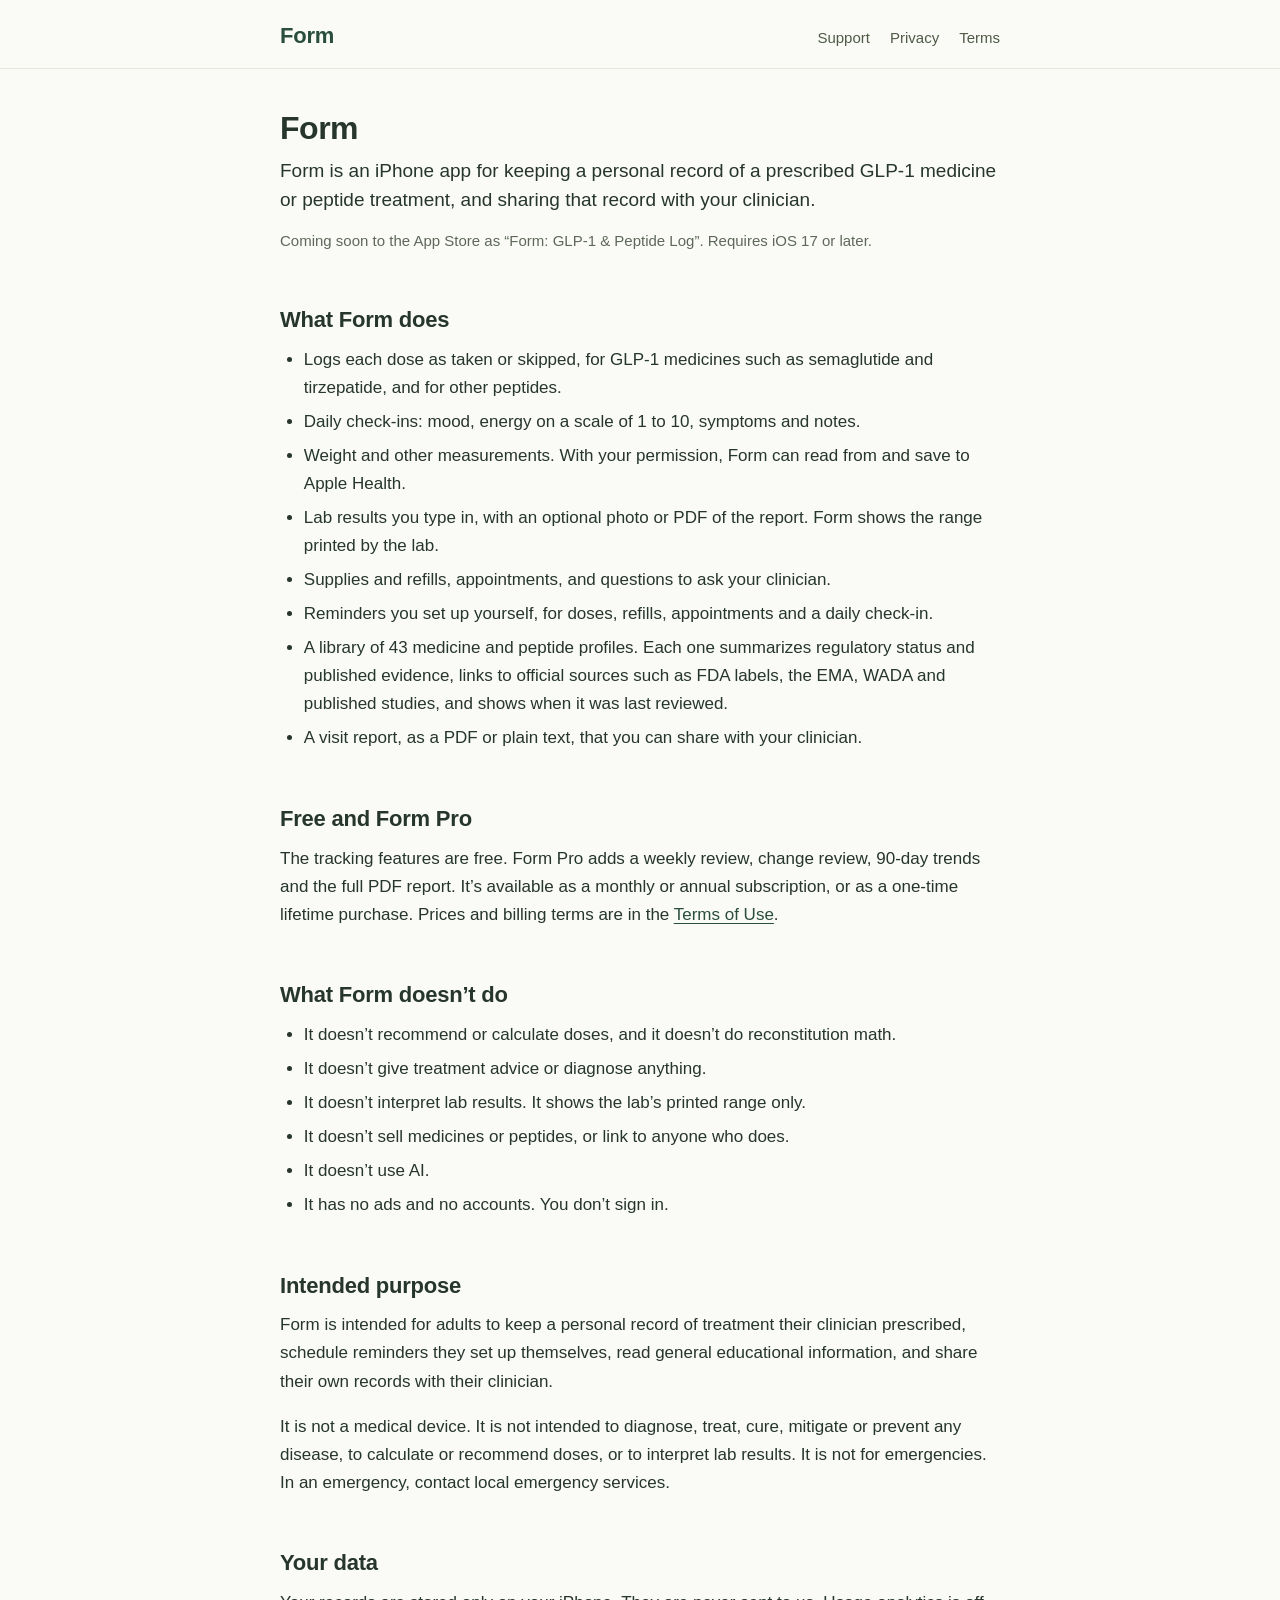
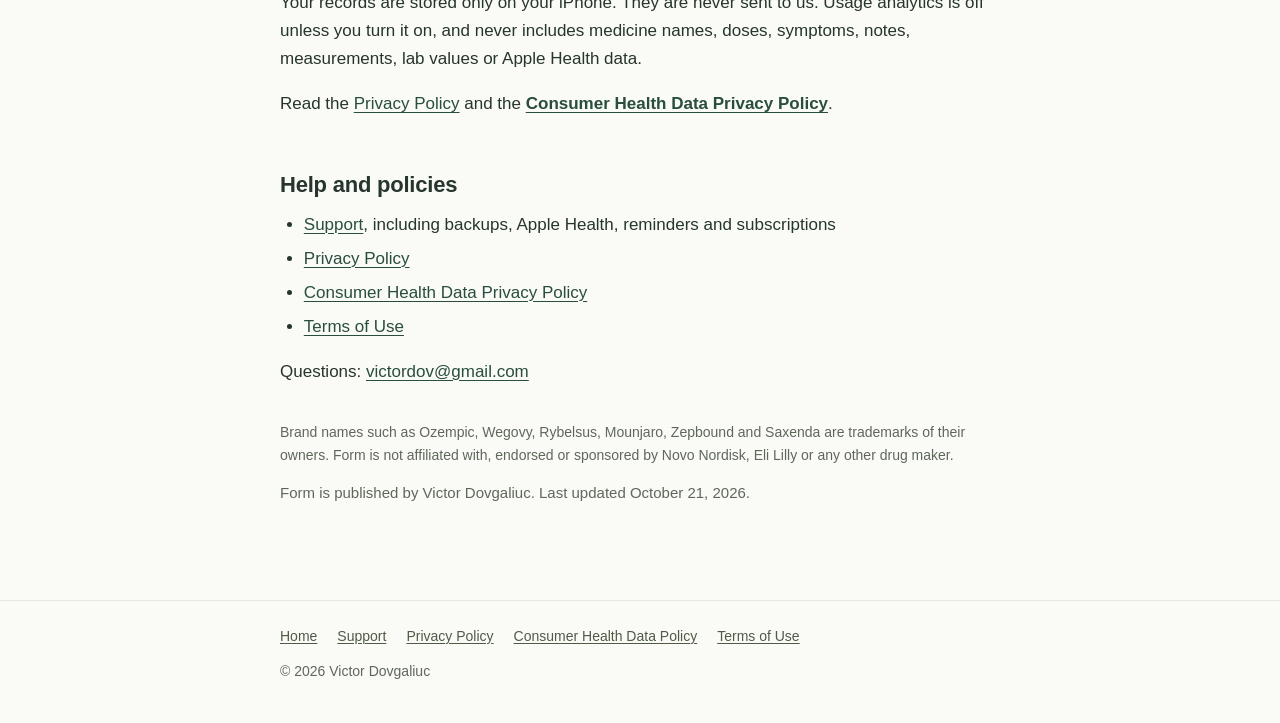
==== index.html @ 5548ab2d "Support, privacy, health data and terms pages for Form Co-Authored-By: Claude Opus 5.5 <noreply@anth" ====
<!doctype html>
<html lang="en">
<head>
<meta charset="utf-8">
<meta name="viewport" content="width=device-width, initial-scale=1">
<title>Form: GLP-1 &amp; Peptide Log</title>
<meta name="description" content="Form is an iPhone app for keeping a personal record of a prescribed GLP-1 medicine or peptide treatment and sharing it with your clinician.">
<meta name="color-scheme" content="light dark">
<link rel="icon" href="data:,">
<link rel="stylesheet" href="style.css">
</head>
<body>
<a class="skip" href="#main">Skip to content</a>
<header class="site-header">
  <div class="wrap">
    <a class="wordmark" href="./" aria-current="page">Form</a>
    <nav class="site-nav" aria-label="Main">
      <ul>
        <li><a href="support/">Support</a></li>
        <li><a href="privacy/">Privacy</a></li>
        <li><a href="terms/">Terms</a></li>
      </ul>
    </nav>
  </div>
</header>

<main id="main" class="wrap">
  <h1>Form</h1>
  <p class="lede">Form is an iPhone app for keeping a personal record of a prescribed GLP-1 medicine or peptide treatment, and sharing that record with your clinician.</p>
  <p class="meta">Coming soon to the App Store as “Form: GLP-1 &amp; Peptide Log”. Requires iOS 17 or later.</p>

  <h2 id="what-form-does">What Form does</h2>
  <ul>
    <li>Logs each dose as taken or skipped, for GLP-1 medicines such as semaglutide and tirzepatide, and for other peptides.</li>
    <li>Daily check-ins: mood, energy on a scale of 1 to 10, symptoms and notes.</li>
    <li>Weight and other measurements. With your permission, Form can read from and save to Apple Health.</li>
    <li>Lab results you type in, with an optional photo or PDF of the report. Form shows the range printed by the lab.</li>
    <li>Supplies and refills, appointments, and questions to ask your clinician.</li>
    <li>Reminders you set up yourself, for doses, refills, appointments and a daily check-in.</li>
    <li>A library of 43 medicine and peptide profiles. Each one summarizes regulatory status and published evidence, links to official sources such as FDA labels, the EMA, WADA and published studies, and shows when it was last reviewed.</li>
    <li>A visit report, as a PDF or plain text, that you can share with your clinician.</li>
  </ul>

  <h2 id="free-and-pro">Free and Form Pro</h2>
  <p>The tracking features are free. Form Pro adds a weekly review, change review, 90-day trends and the full PDF report. It’s available as a monthly or annual subscription, or as a one-time lifetime purchase. Prices and billing terms are in the <a href="terms/#subscriptions">Terms of Use</a>.</p>

  <h2 id="what-form-doesnt-do">What Form doesn’t do</h2>
  <ul>
    <li>It doesn’t recommend or calculate doses, and it doesn’t do reconstitution math.</li>
    <li>It doesn’t give treatment advice or diagnose anything.</li>
    <li>It doesn’t interpret lab results. It shows the lab’s printed range only.</li>
    <li>It doesn’t sell medicines or peptides, or link to anyone who does.</li>
    <li>It doesn’t use AI.</li>
    <li>It has no ads and no accounts. You don’t sign in.</li>
  </ul>

  <h2 id="intended-purpose">Intended purpose</h2>
  <p>Form is intended for adults to keep a personal record of treatment their clinician prescribed, schedule reminders they set up themselves, read general educational information, and share their own records with their clinician.</p>
  <p>It is not a medical device. It is not intended to diagnose, treat, cure, mitigate or prevent any disease, to calculate or recommend doses, or to interpret lab results. It is not for emergencies. In an emergency, contact local emergency services.</p>

  <h2 id="your-data">Your data</h2>
  <p>Your records are stored only on your iPhone. They are never sent to us. Usage analytics is off unless you turn it on, and never includes medicine names, doses, symptoms, notes, measurements, lab values or Apple Health data.</p>
  <p>Read the <a href="privacy/">Privacy Policy</a> and the <a href="health-data/"><strong>Consumer Health Data Privacy Policy</strong></a>.</p>

  <h2 id="help-and-policies">Help and policies</h2>
  <ul>
    <li><a href="support/">Support</a>, including backups, Apple Health, reminders and subscriptions</li>
    <li><a href="privacy/">Privacy Policy</a></li>
    <li><a href="health-data/">Consumer Health Data Privacy Policy</a></li>
    <li><a href="terms/">Terms of Use</a></li>
  </ul>
  <p>Questions: <a href="mailto:victordov@gmail.com">victordov@gmail.com</a></p>

  <p class="fine">Brand names such as Ozempic, Wegovy, Rybelsus, Mounjaro, Zepbound and Saxenda are trademarks of their owners. Form is not affiliated with, endorsed or sponsored by Novo Nordisk, Eli Lilly or any other drug maker.</p>
  <p class="meta">Form is published by Victor Dovgaliuc. Last updated October 21, 2026.</p>
</main>

<footer class="site-footer">
  <div class="wrap">
    <nav aria-label="Footer">
      <ul>
        <li><a href="./">Home</a></li>
        <li><a href="support/">Support</a></li>
        <li><a href="privacy/">Privacy Policy</a></li>
        <li><a href="health-data/">Consumer Health Data Policy</a></li>
        <li><a href="terms/">Terms of Use</a></li>
      </ul>
    </nav>
    <p>© 2026 Victor Dovgaliuc</p>
  </div>
</footer>
</body>
</html>
---- style.css ----
/* Form website. Plain CSS, no build step. */

:root {
  color-scheme: light dark;

  /* Brand tokens */
  --ink: #26352D;
  --text2: #4F5A47;
  --muted: #5F675B;
  --forest: #294D3E;
  --lime: #D9EE94;
  --paper: #FAFBF6;
  --line: #E5E8DF;

  /* Roles */
  --bg: var(--paper);
  --text: var(--ink);
  --surface: #F2F5EB;
  --link: var(--forest);
  --wordmark: var(--forest);
  --accent: var(--lime);
  --focus: var(--forest);

  --measure: 720px;
  --gutter: 20px;
}

@media (prefers-color-scheme: dark) {
  :root {
    --bg: #141A16;
    --text: #E7ECE3;
    --text2: #C5CDBF;
    --muted: #A3AC9E;
    --line: #2B352E;
    --surface: #1B231E;
    --link: #B7D06B;
    --wordmark: #B7D06B;
    --accent: #8DA352;
    --focus: #B7D06B;
  }
}

*,
*::before,
*::after {
  box-sizing: border-box;
}

html {
  -webkit-text-size-adjust: 100%;
  text-size-adjust: 100%;
}

body {
  margin: 0;
  background: var(--bg);
  color: var(--text);
  font-family: -apple-system, BlinkMacSystemFont, "Segoe UI", sans-serif;
  font-size: 1.0625rem;
  line-height: 1.65;
  overflow-wrap: break-word;
}

.wrap {
  max-width: calc(var(--measure) + 2 * var(--gutter));
  margin: 0 auto;
  padding-left: var(--gutter);
  padding-right: var(--gutter);
}

@media (max-width: 480px) {
  :root {
    --gutter: 16px;
  }
}

/* Skip link */

.skip {
  position: absolute;
  left: 8px;
  top: -48px;
  padding: 8px 12px;
  background: var(--bg);
  color: var(--link);
  border: 1px solid var(--line);
  border-radius: 4px;
  z-index: 10;
}

.skip:focus {
  top: 8px;
}

/* Header */

.site-header {
  border-bottom: 1px solid var(--line);
}

.site-header .wrap {
  display: flex;
  flex-wrap: wrap;
  align-items: baseline;
  justify-content: space-between;
  gap: 4px 24px;
  padding-top: 18px;
  padding-bottom: 14px;
}

.wordmark {
  font-size: 1.375rem;
  font-weight: 700;
  letter-spacing: -0.01em;
  color: var(--wordmark);
  text-decoration: none;
}

.site-nav ul {
  list-style: none;
  margin: 0;
  padding: 0;
  display: flex;
  flex-wrap: wrap;
  gap: 4px 20px;
}

.site-nav li + li {
  margin-top: 0;
}

.site-nav a {
  color: var(--text2);
  text-decoration: none;
  font-size: 0.9375rem;
}

.site-nav a:hover {
  color: var(--link);
  text-decoration: underline;
}

.site-nav a[aria-current="page"] {
  color: var(--text);
  font-weight: 600;
}

/* Content */

main {
  padding-top: 40px;
  padding-bottom: 64px;
}

h1,
h2,
h3 {
  color: var(--text);
  text-wrap: balance;
}

h1 {
  font-size: 2rem;
  line-height: 1.2;
  letter-spacing: -0.015em;
  margin: 0 0 8px;
}

h2 {
  font-size: 1.375rem;
  line-height: 1.3;
  letter-spacing: -0.01em;
  margin: 2.4em 0 0.5em;
  scroll-margin-top: 16px;
}

h3 {
  font-size: 1.0625rem;
  line-height: 1.4;
  margin: 1.8em 0 0.4em;
  scroll-margin-top: 16px;
}

p,
ul,
ol,
dl {
  margin: 0 0 1em;
}

ul,
ol {
  padding-left: 1.4em;
}

li + li {
  margin-top: 0.35em;
}

a {
  color: var(--link);
  text-decoration-thickness: 1px;
  text-underline-offset: 0.16em;
}

a:hover {
  text-decoration-thickness: 2px;
}

a:focus-visible {
  outline: 2px solid var(--focus);
  outline-offset: 2px;
  border-radius: 2px;
}

strong,
.ui {
  font-weight: 600;
}

.lede {
  font-size: 1.1875rem;
  line-height: 1.55;
  margin-bottom: 0.75em;
}

.meta {
  color: var(--muted);
  font-size: 0.9375rem;
  margin: 0 0 2em;
}

.note {
  color: var(--text2);
  font-size: 0.9375rem;
}

.fine {
  color: var(--muted);
  font-size: 0.875rem;
  margin-top: 2.5em;
}

/* Summary box (privacy) */

.summary {
  background: var(--surface);
  border-left: 4px solid var(--accent);
  border-radius: 0 4px 4px 0;
  padding: 16px 20px 4px;
  margin: 0 0 2em;
}

.summary h2 {
  font-size: 1.125rem;
  margin: 0 0 0.5em;
}

/* Table of contents */

.toc {
  border-top: 1px solid var(--line);
  border-bottom: 1px solid var(--line);
  padding: 16px 0 6px;
  margin: 0 0 1em;
}

.toc h2 {
  font-size: 0.9375rem;
  color: var(--text2);
  letter-spacing: 0;
  margin: 0 0 0.5em;
}

.toc ol,
.toc ul {
  font-size: 0.9375rem;
  margin: 0 0 10px;
}

.toc li + li {
  margin-top: 0.2em;
}

@media (min-width: 640px) {
  .toc ol,
  .toc ul {
    columns: 2;
    column-gap: 40px;
  }

  .toc li {
    break-inside: avoid;
  }
}

/* Definition lists */

dl.facts dt {
  font-weight: 600;
}

dl.facts dd {
  margin: 0 0 0.9em;
}

/* Tables */

.table-wrap {
  overflow-x: auto;
  margin: 0 0 1.25em;
}

table {
  border-collapse: collapse;
  width: 100%;
  font-size: 0.9375rem;
  line-height: 1.5;
}

th,
td {
  text-align: left;
  vertical-align: top;
  padding: 10px 16px 10px 0;
  border-bottom: 1px solid var(--line);
}

th:last-child,
td:last-child {
  padding-right: 0;
}

thead th {
  font-weight: 600;
  color: var(--text2);
  border-bottom-color: var(--text2);
}

/* Footer */

.site-footer {
  border-top: 1px solid var(--line);
  color: var(--muted);
  font-size: 0.875rem;
}

.site-footer .wrap {
  padding-top: 24px;
  padding-bottom: 40px;
}

.site-footer ul {
  list-style: none;
  margin: 0 0 12px;
  padding: 0;
  display: flex;
  flex-wrap: wrap;
  gap: 6px 20px;
}

.site-footer li + li {
  margin-top: 0;
}

.site-footer a {
  color: var(--text2);
}

.site-footer p {
  margin: 0;
}

/* Print */

@media print {
  .skip,
  .site-nav,
  .site-footer nav {
    display: none;
  }

  body {
    background: #fff;
    color: #000;
    font-size: 11pt;
  }

  a {
    color: inherit;
  }

  .summary {
    border: 1px solid #999;
  }
}
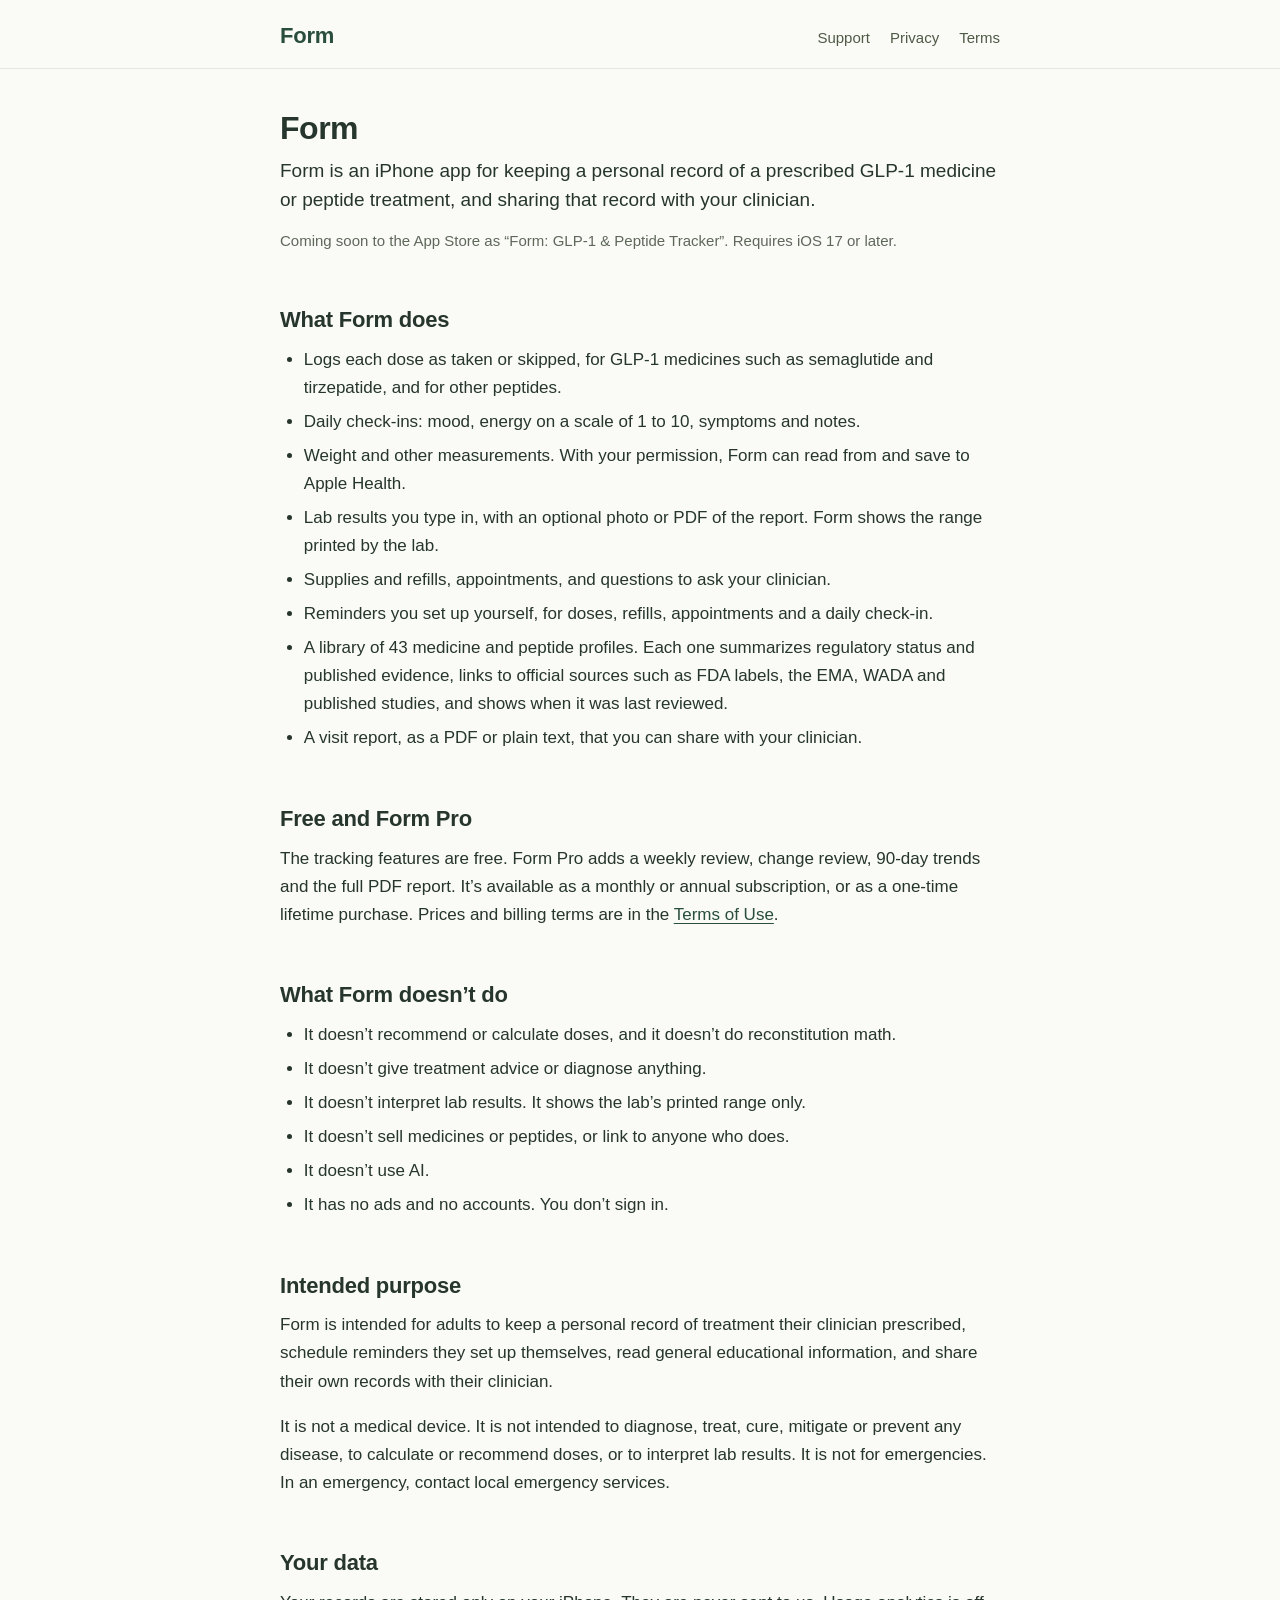
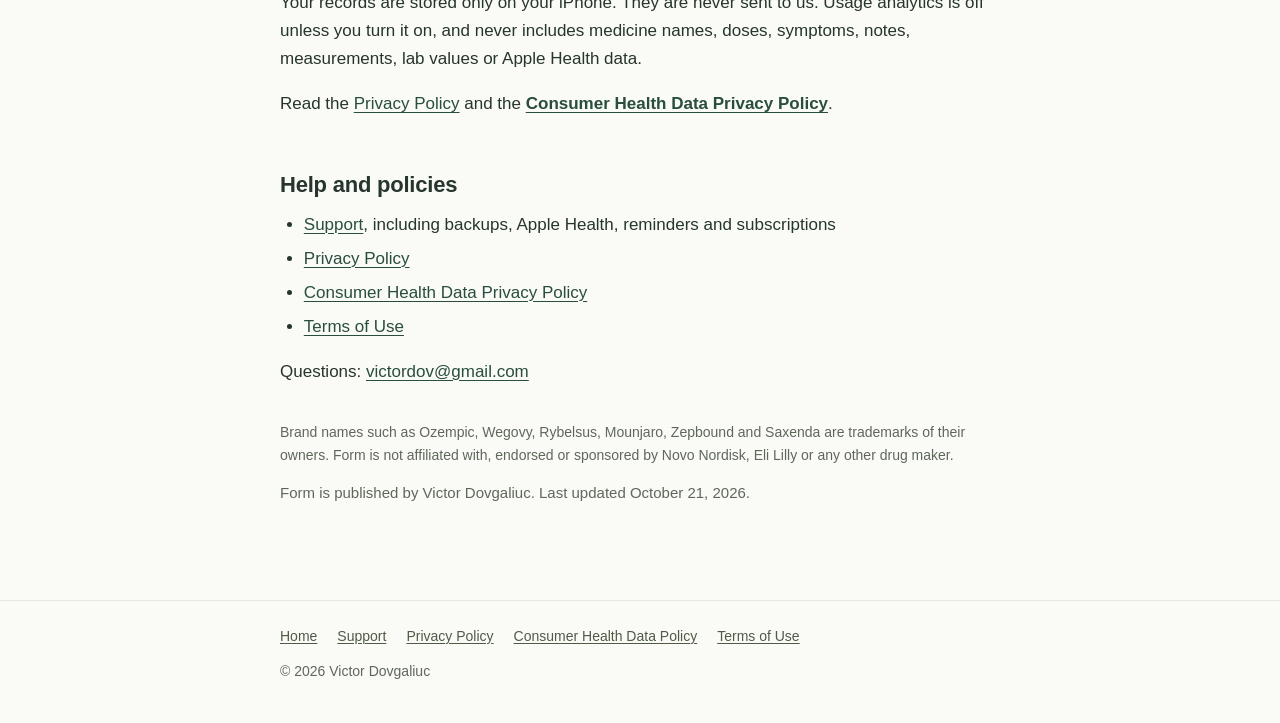
==== commit 743f2ccc: "Use the App Store name Form: GLP-1 & Peptide Tracker Co-Authored-By: Claude Opus 5.5 <noreply@anthro" ====
--- a/index.html
+++ b/index.html
@@ -3,7 +3,7 @@
 <head>
 <meta charset="utf-8">
 <meta name="viewport" content="width=device-width, initial-scale=1">
-<title>Form: GLP-1 &amp; Peptide Log</title>
+<title>Form: GLP-1 &amp; Peptide Tracker</title>
 <meta name="description" content="Form is an iPhone app for keeping a personal record of a prescribed GLP-1 medicine or peptide treatment and sharing it with your clinician.">
 <meta name="color-scheme" content="light dark">
 <link rel="icon" href="data:,">
@@ -27,7 +27,7 @@
 <main id="main" class="wrap">
   <h1>Form</h1>
   <p class="lede">Form is an iPhone app for keeping a personal record of a prescribed GLP-1 medicine or peptide treatment, and sharing that record with your clinician.</p>
-  <p class="meta">Coming soon to the App Store as “Form: GLP-1 &amp; Peptide Log”. Requires iOS 17 or later.</p>
+  <p class="meta">Coming soon to the App Store as “Form: GLP-1 &amp; Peptide Tracker”. Requires iOS 17 or later.</p>
 
   <h2 id="what-form-does">What Form does</h2>
   <ul>
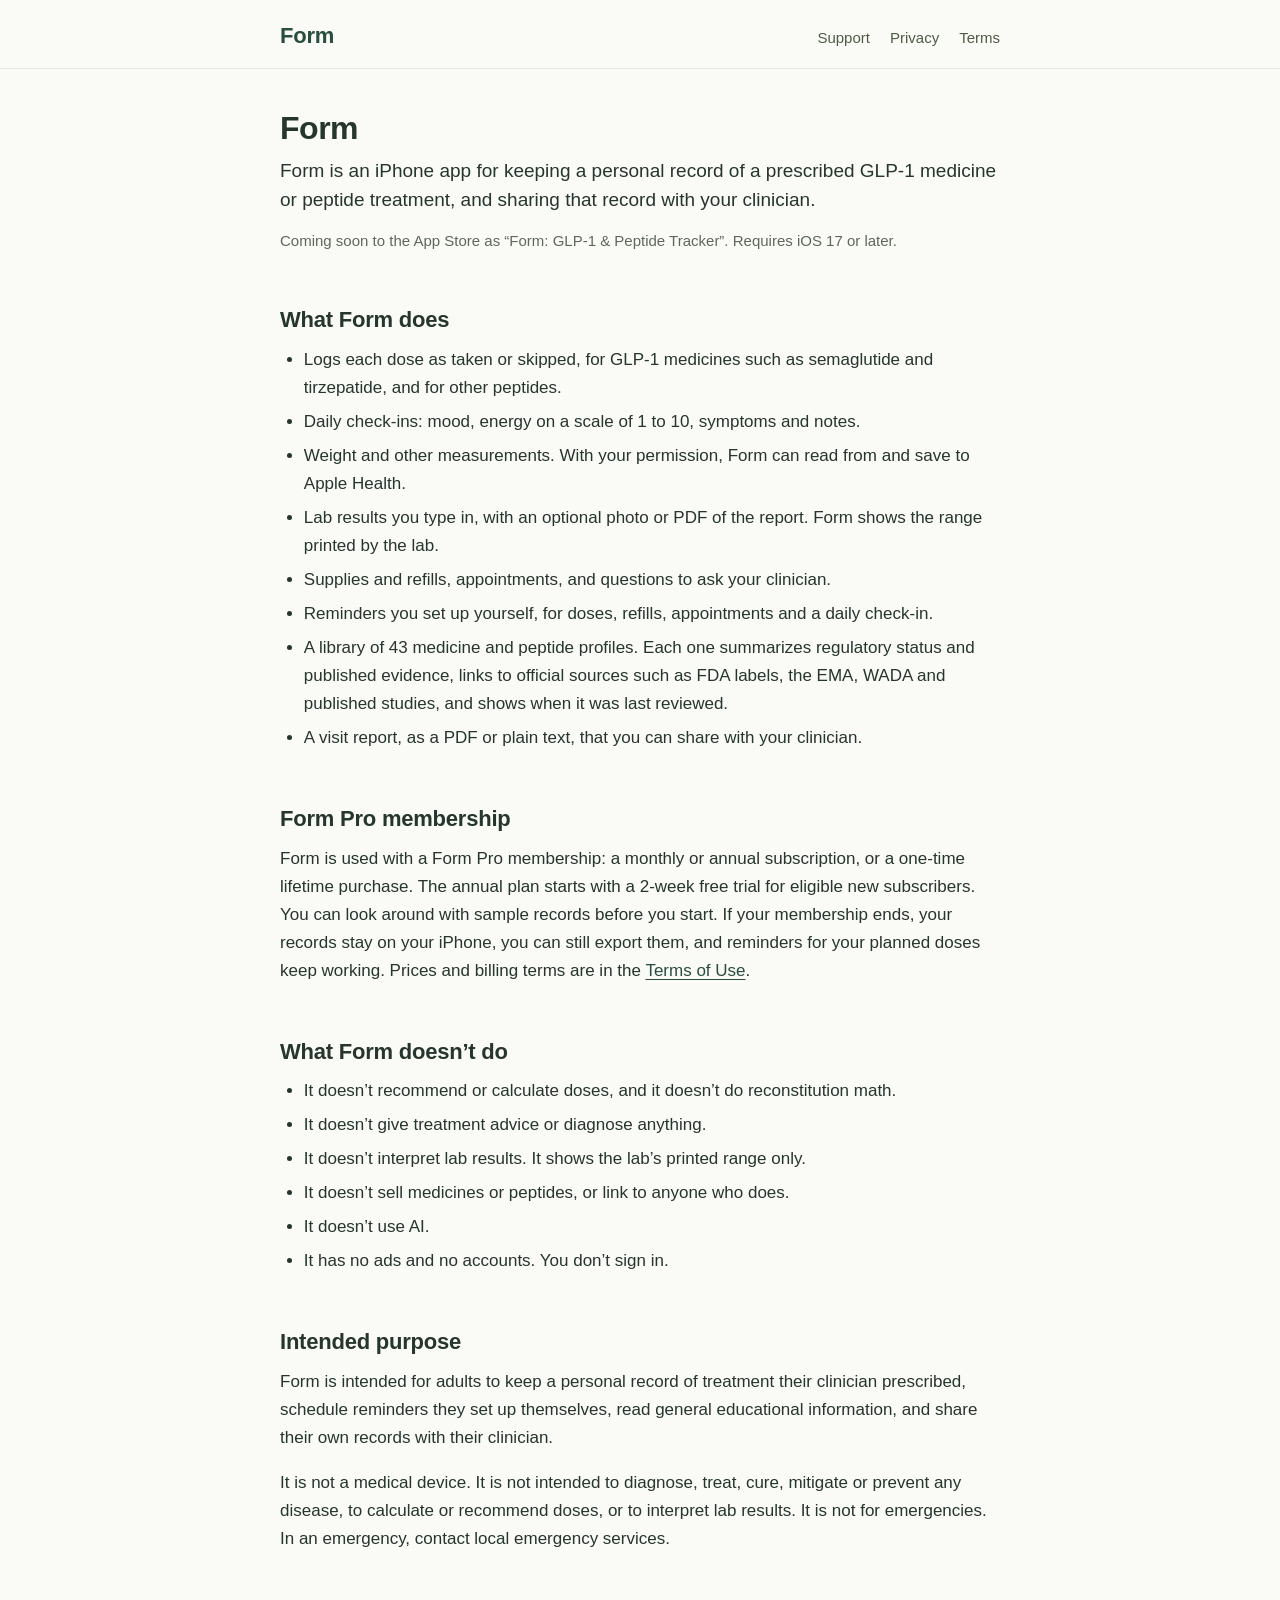
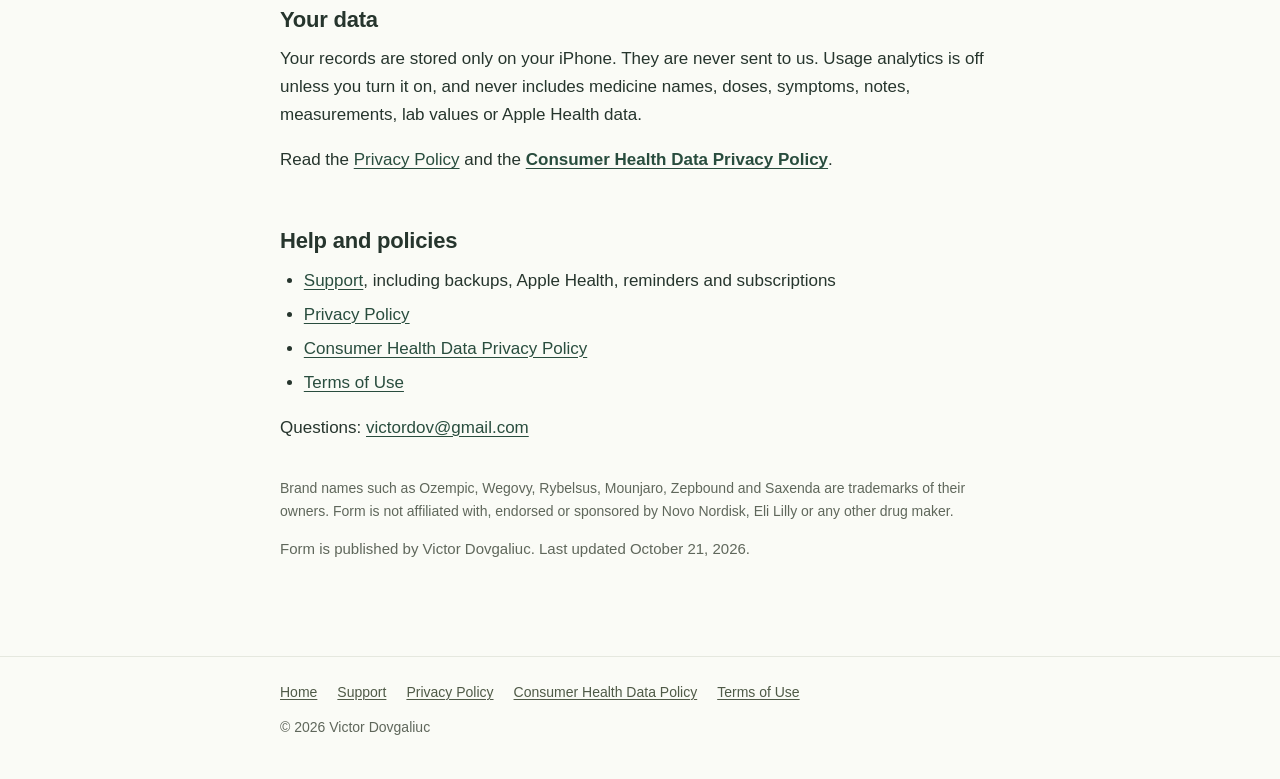
==== commit 413e35a8: "Describe Form Pro as the membership the app needs, and what stays if it ends Co-Authored-By: Claude " ====
--- a/index.html
+++ b/index.html
@@ -41,8 +41,8 @@
     <li>A visit report, as a PDF or plain text, that you can share with your clinician.</li>
   </ul>
 
-  <h2 id="free-and-pro">Free and Form Pro</h2>
-  <p>The tracking features are free. Form Pro adds a weekly review, change review, 90-day trends and the full PDF report. It’s available as a monthly or annual subscription, or as a one-time lifetime purchase. Prices and billing terms are in the <a href="terms/#subscriptions">Terms of Use</a>.</p>
+  <h2 id="free-and-pro">Form Pro membership</h2>
+  <p>Form is used with a Form Pro membership: a monthly or annual subscription, or a one-time lifetime purchase. The annual plan starts with a 2-week free trial for eligible new subscribers. You can look around with sample records before you start. If your membership ends, your records stay on your iPhone, you can still export them, and reminders for your planned doses keep working. Prices and billing terms are in the <a href="terms/#subscriptions">Terms of Use</a>.</p>
 
   <h2 id="what-form-doesnt-do">What Form doesn’t do</h2>
   <ul>
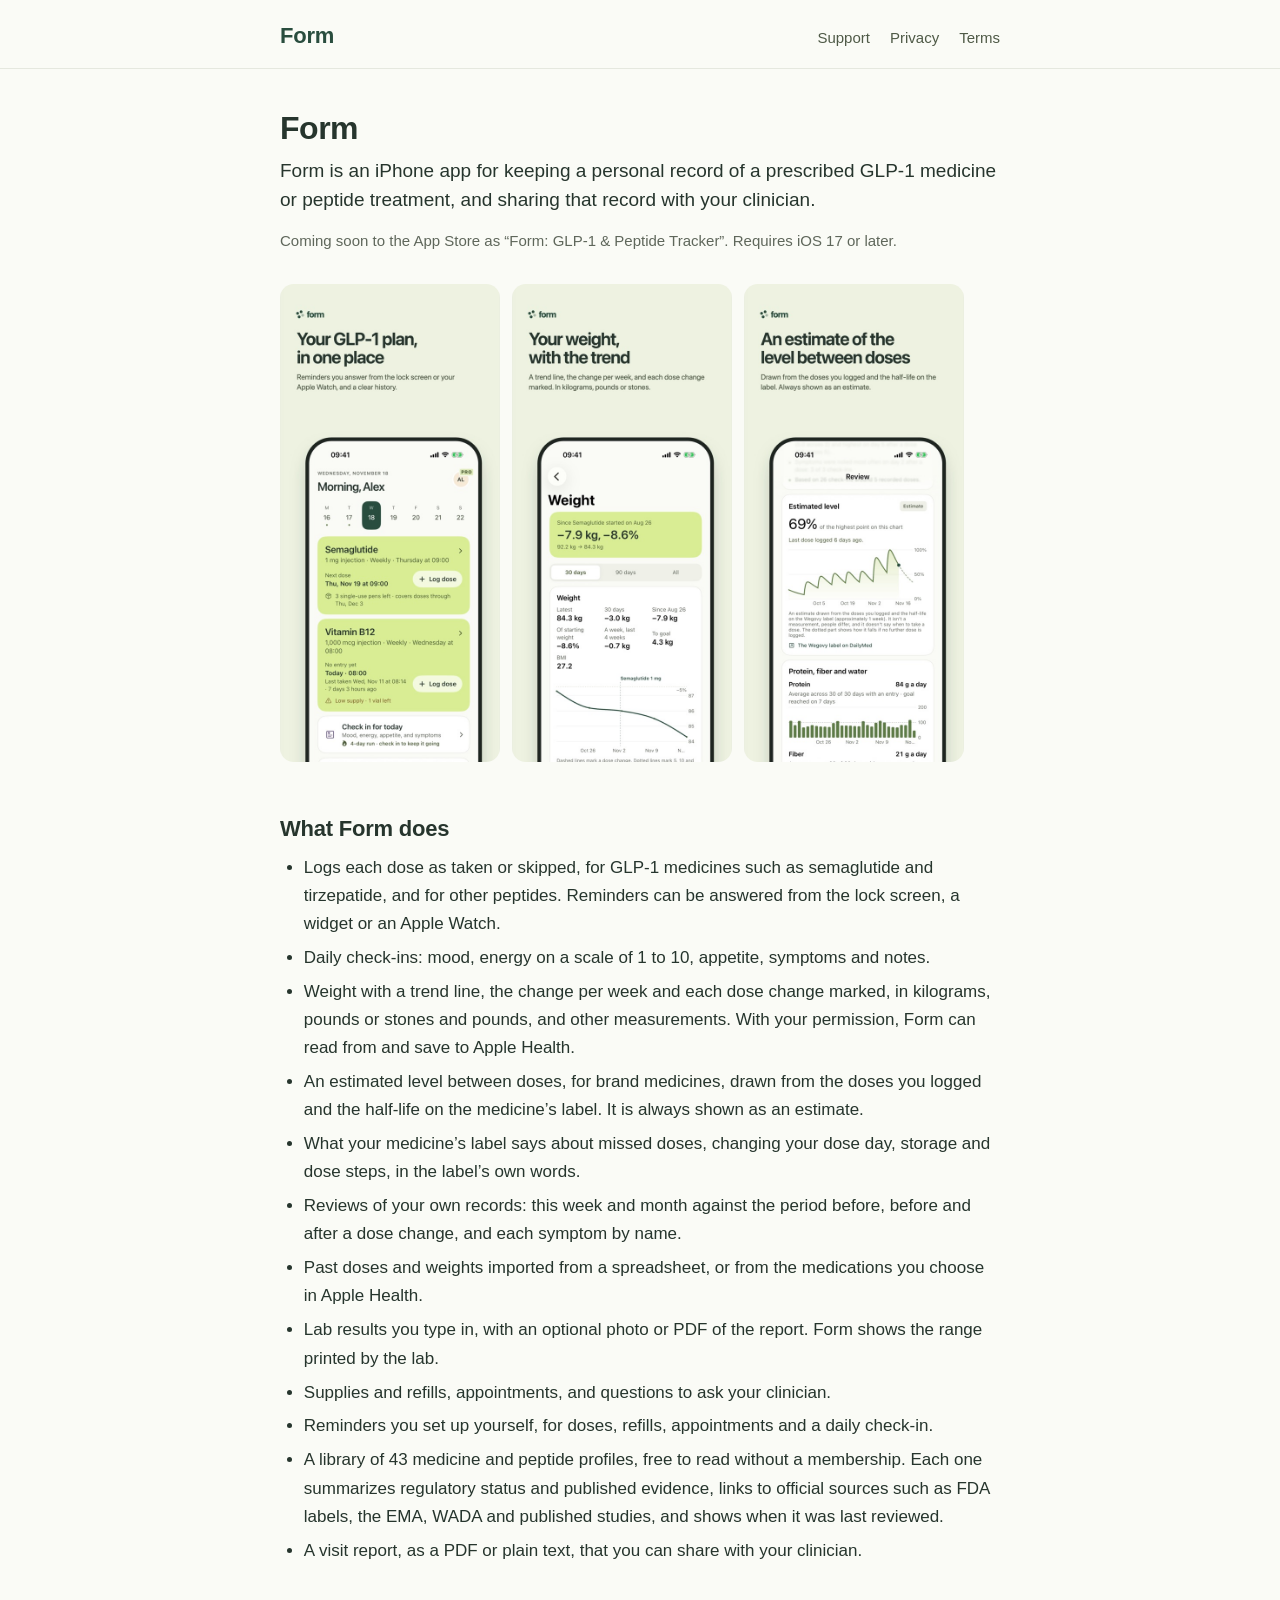
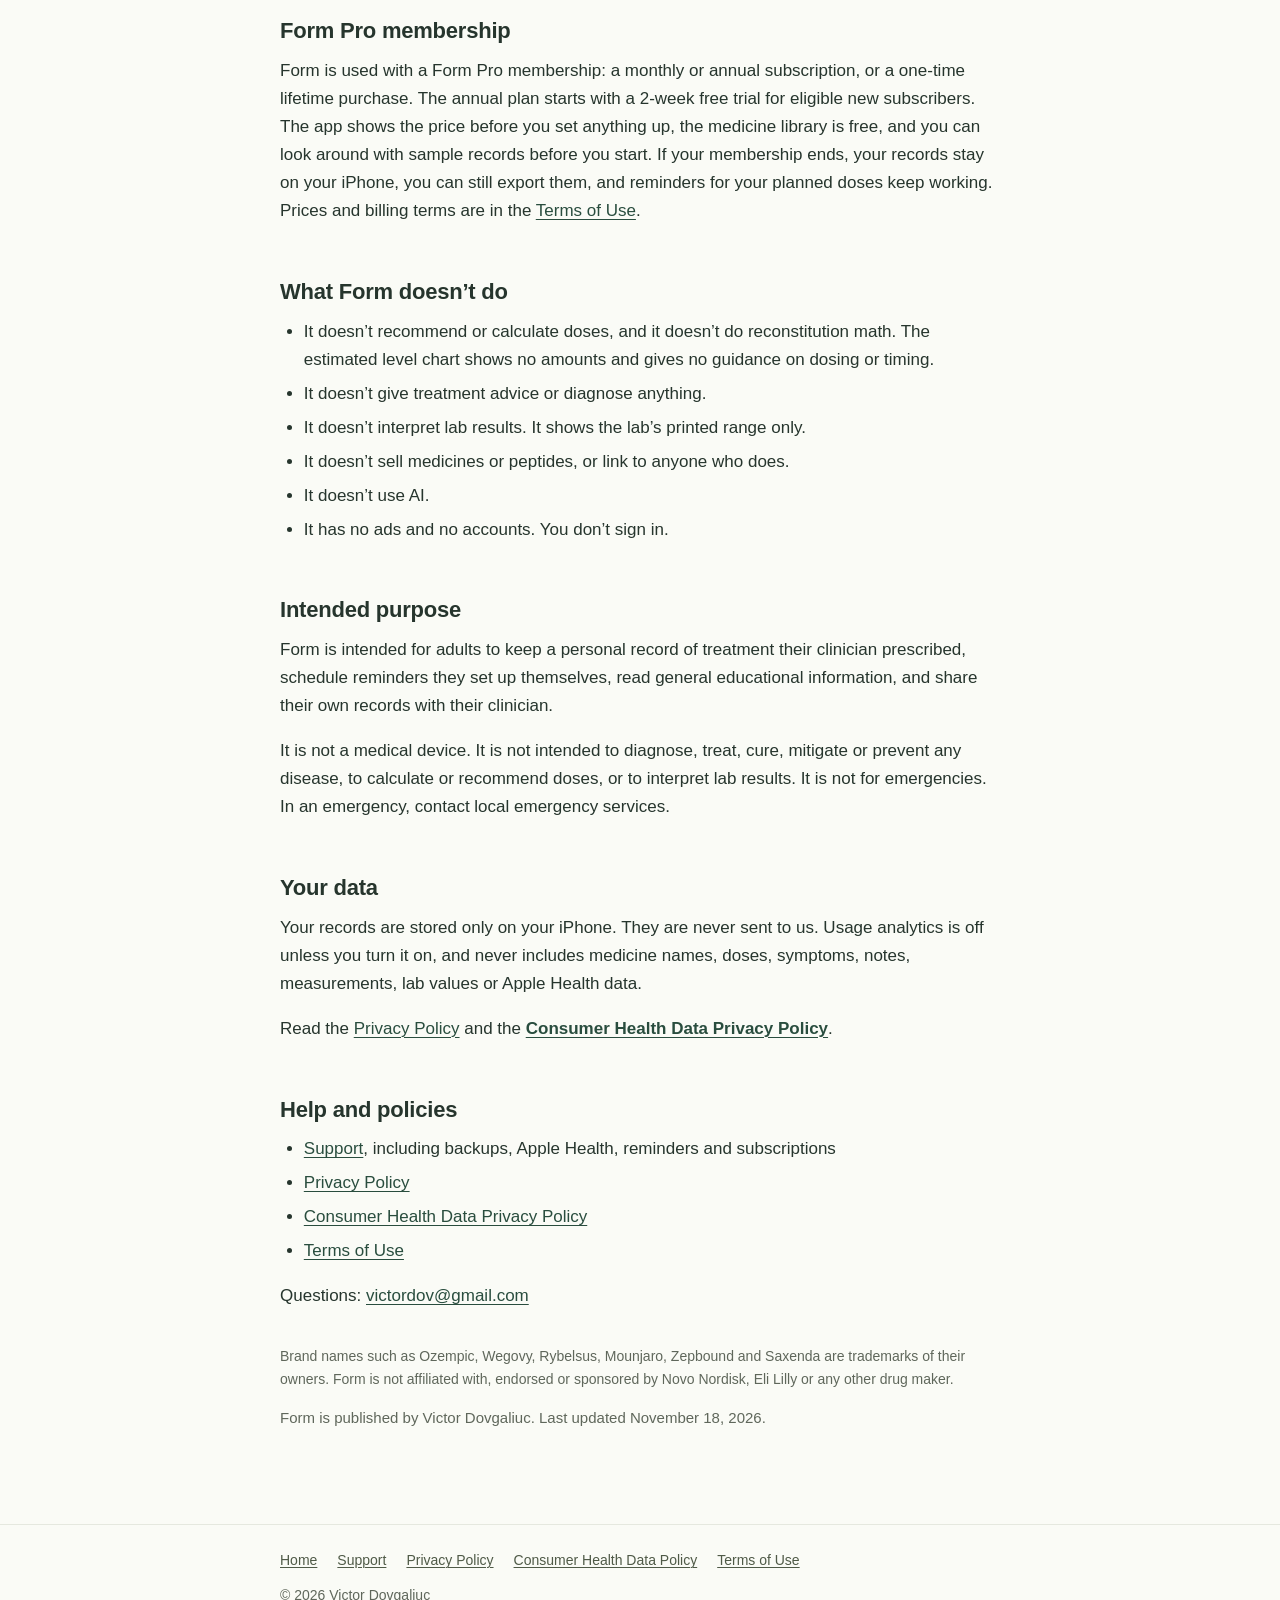
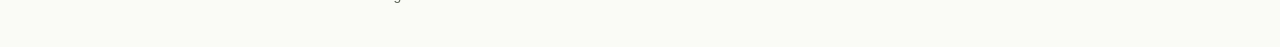
==== commit a0901c43: "Show screenshots and the new features, raise the monthly price to $9.99, note reading Apple Health m" ====
--- a/index.html
+++ b/index.html
@@ -29,24 +29,34 @@
   <p class="lede">Form is an iPhone app for keeping a personal record of a prescribed GLP-1 medicine or peptide treatment, and sharing that record with your clinician.</p>
   <p class="meta">Coming soon to the App Store as “Form: GLP-1 &amp; Peptide Tracker”. Requires iOS 17 or later.</p>
 
+  <div class="shots">
+    <img src="img/today.jpg" width="506" height="1100" alt="Form's Today screen: two medicine plans with the next dose, a Log dose button and how much supply is left.">
+    <img src="img/weight.jpg" width="506" height="1100" alt="Form's Weight screen: the change since treatment started, the change per week, and a chart with a dose change marked.">
+    <img src="img/level.jpg" width="506" height="1100" alt="Form's estimated level chart: a curve that rises after each logged dose and falls between doses, labelled as an estimate.">
+  </div>
+
   <h2 id="what-form-does">What Form does</h2>
   <ul>
-    <li>Logs each dose as taken or skipped, for GLP-1 medicines such as semaglutide and tirzepatide, and for other peptides.</li>
-    <li>Daily check-ins: mood, energy on a scale of 1 to 10, symptoms and notes.</li>
-    <li>Weight and other measurements. With your permission, Form can read from and save to Apple Health.</li>
+    <li>Logs each dose as taken or skipped, for GLP-1 medicines such as semaglutide and tirzepatide, and for other peptides. Reminders can be answered from the lock screen, a widget or an Apple Watch.</li>
+    <li>Daily check-ins: mood, energy on a scale of 1 to 10, appetite, symptoms and notes.</li>
+    <li>Weight with a trend line, the change per week and each dose change marked, in kilograms, pounds or stones and pounds, and other measurements. With your permission, Form can read from and save to Apple Health.</li>
+    <li>An estimated level between doses, for brand medicines, drawn from the doses you logged and the half-life on the medicine’s label. It is always shown as an estimate.</li>
+    <li>What your medicine’s label says about missed doses, changing your dose day, storage and dose steps, in the label’s own words.</li>
+    <li>Reviews of your own records: this week and month against the period before, before and after a dose change, and each symptom by name.</li>
+    <li>Past doses and weights imported from a spreadsheet, or from the medications you choose in Apple Health.</li>
     <li>Lab results you type in, with an optional photo or PDF of the report. Form shows the range printed by the lab.</li>
     <li>Supplies and refills, appointments, and questions to ask your clinician.</li>
     <li>Reminders you set up yourself, for doses, refills, appointments and a daily check-in.</li>
-    <li>A library of 43 medicine and peptide profiles. Each one summarizes regulatory status and published evidence, links to official sources such as FDA labels, the EMA, WADA and published studies, and shows when it was last reviewed.</li>
+    <li>A library of 43 medicine and peptide profiles, free to read without a membership. Each one summarizes regulatory status and published evidence, links to official sources such as FDA labels, the EMA, WADA and published studies, and shows when it was last reviewed.</li>
     <li>A visit report, as a PDF or plain text, that you can share with your clinician.</li>
   </ul>
 
   <h2 id="free-and-pro">Form Pro membership</h2>
-  <p>Form is used with a Form Pro membership: a monthly or annual subscription, or a one-time lifetime purchase. The annual plan starts with a 2-week free trial for eligible new subscribers. You can look around with sample records before you start. If your membership ends, your records stay on your iPhone, you can still export them, and reminders for your planned doses keep working. Prices and billing terms are in the <a href="terms/#subscriptions">Terms of Use</a>.</p>
+  <p>Form is used with a Form Pro membership: a monthly or annual subscription, or a one-time lifetime purchase. The annual plan starts with a 2-week free trial for eligible new subscribers. The app shows the price before you set anything up, the medicine library is free, and you can look around with sample records before you start. If your membership ends, your records stay on your iPhone, you can still export them, and reminders for your planned doses keep working. Prices and billing terms are in the <a href="terms/#subscriptions">Terms of Use</a>.</p>
 
   <h2 id="what-form-doesnt-do">What Form doesn’t do</h2>
   <ul>
-    <li>It doesn’t recommend or calculate doses, and it doesn’t do reconstitution math.</li>
+    <li>It doesn’t recommend or calculate doses, and it doesn’t do reconstitution math. The estimated level chart shows no amounts and gives no guidance on dosing or timing.</li>
     <li>It doesn’t give treatment advice or diagnose anything.</li>
     <li>It doesn’t interpret lab results. It shows the lab’s printed range only.</li>
     <li>It doesn’t sell medicines or peptides, or link to anyone who does.</li>
@@ -72,7 +82,7 @@
   <p>Questions: <a href="mailto:victordov@gmail.com">victordov@gmail.com</a></p>
 
   <p class="fine">Brand names such as Ozempic, Wegovy, Rybelsus, Mounjaro, Zepbound and Saxenda are trademarks of their owners. Form is not affiliated with, endorsed or sponsored by Novo Nordisk, Eli Lilly or any other drug maker.</p>
-  <p class="meta">Form is published by Victor Dovgaliuc. Last updated October 21, 2026.</p>
+  <p class="meta">Form is published by Victor Dovgaliuc. Last updated November 18, 2026.</p>
 </main>
 
 <footer class="site-footer">
--- a/style.css
+++ b/style.css
@@ -394,3 +394,18 @@
     border: 1px solid #999;
   }
 }
+
+/* Screenshots on the home page: three across, scrolling sideways on a narrow screen. */
+.shots {
+  display: flex;
+  gap: 12px;
+  margin: 1.5rem 0 0.5rem;
+  overflow-x: auto;
+}
+.shots img {
+  flex: 0 0 auto;
+  width: min(31%, 220px);
+  min-width: 150px;
+  height: auto;
+  border-radius: 14px;
+}
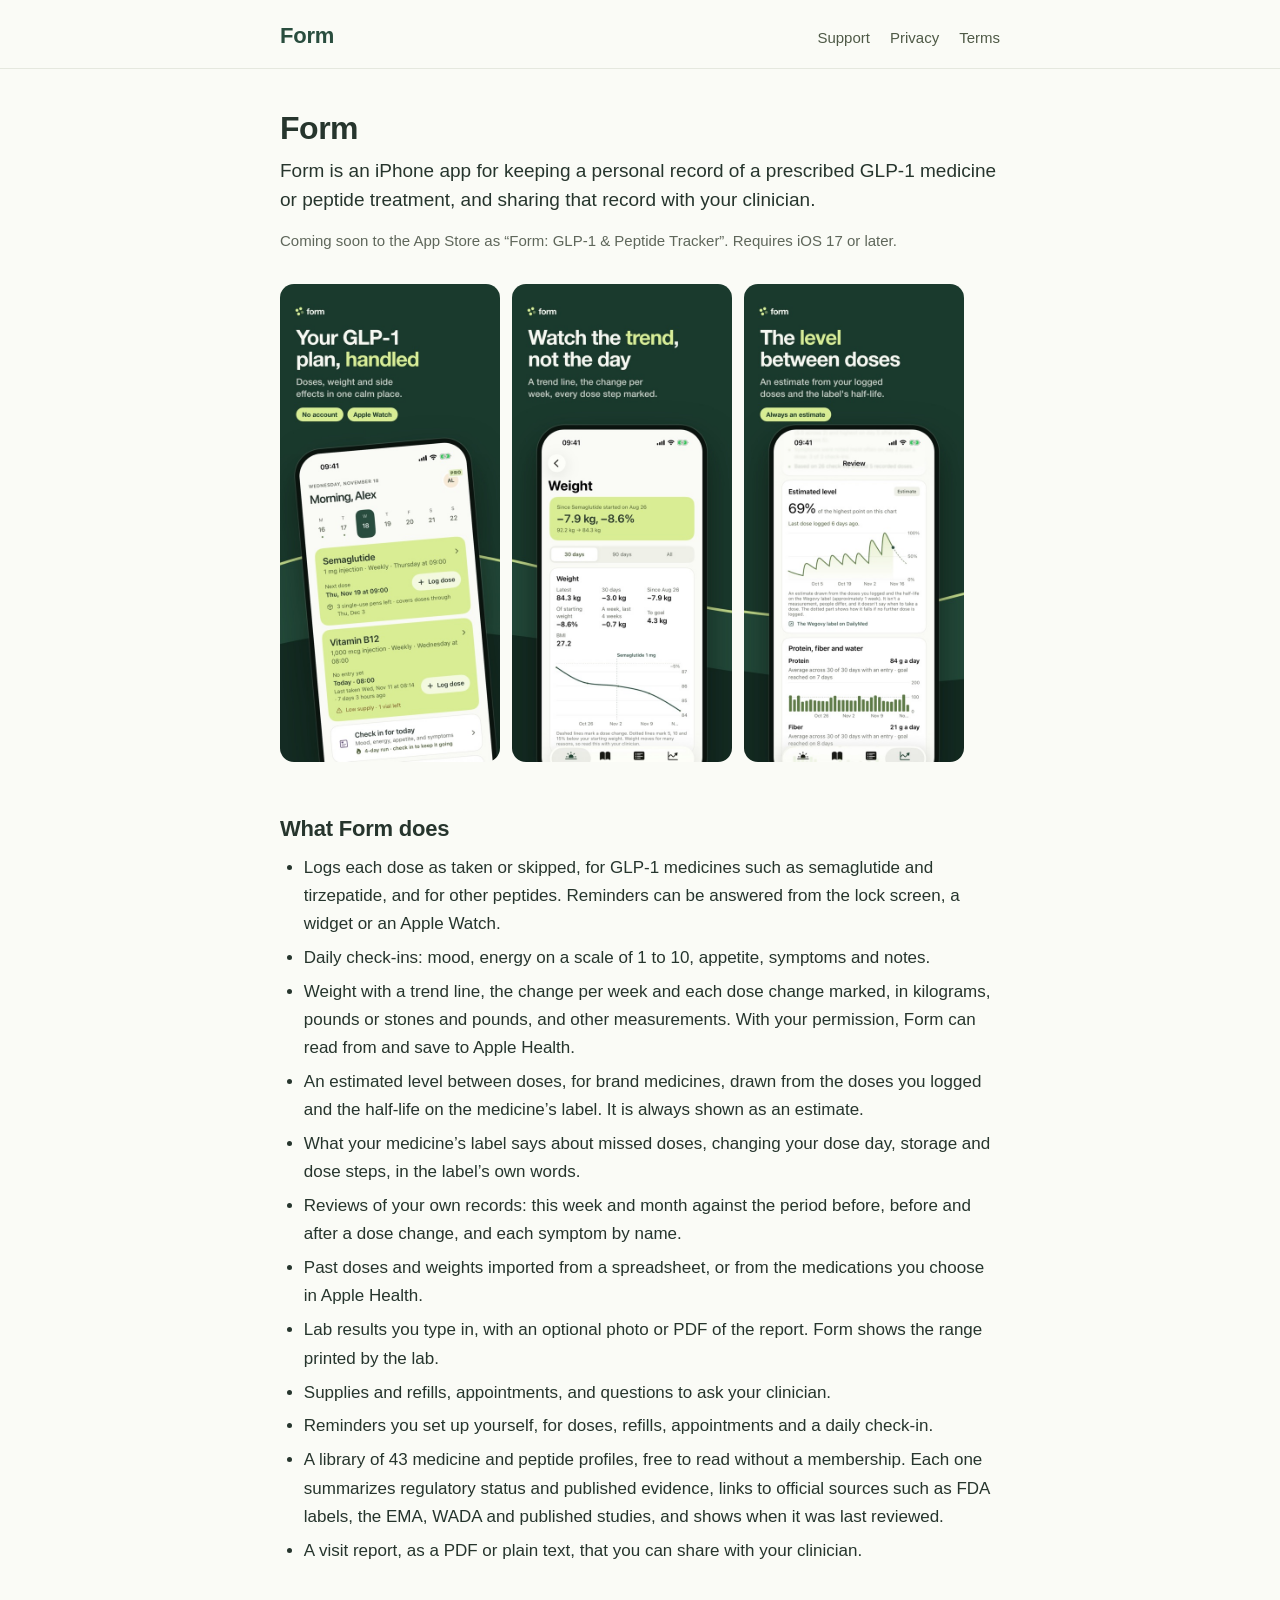
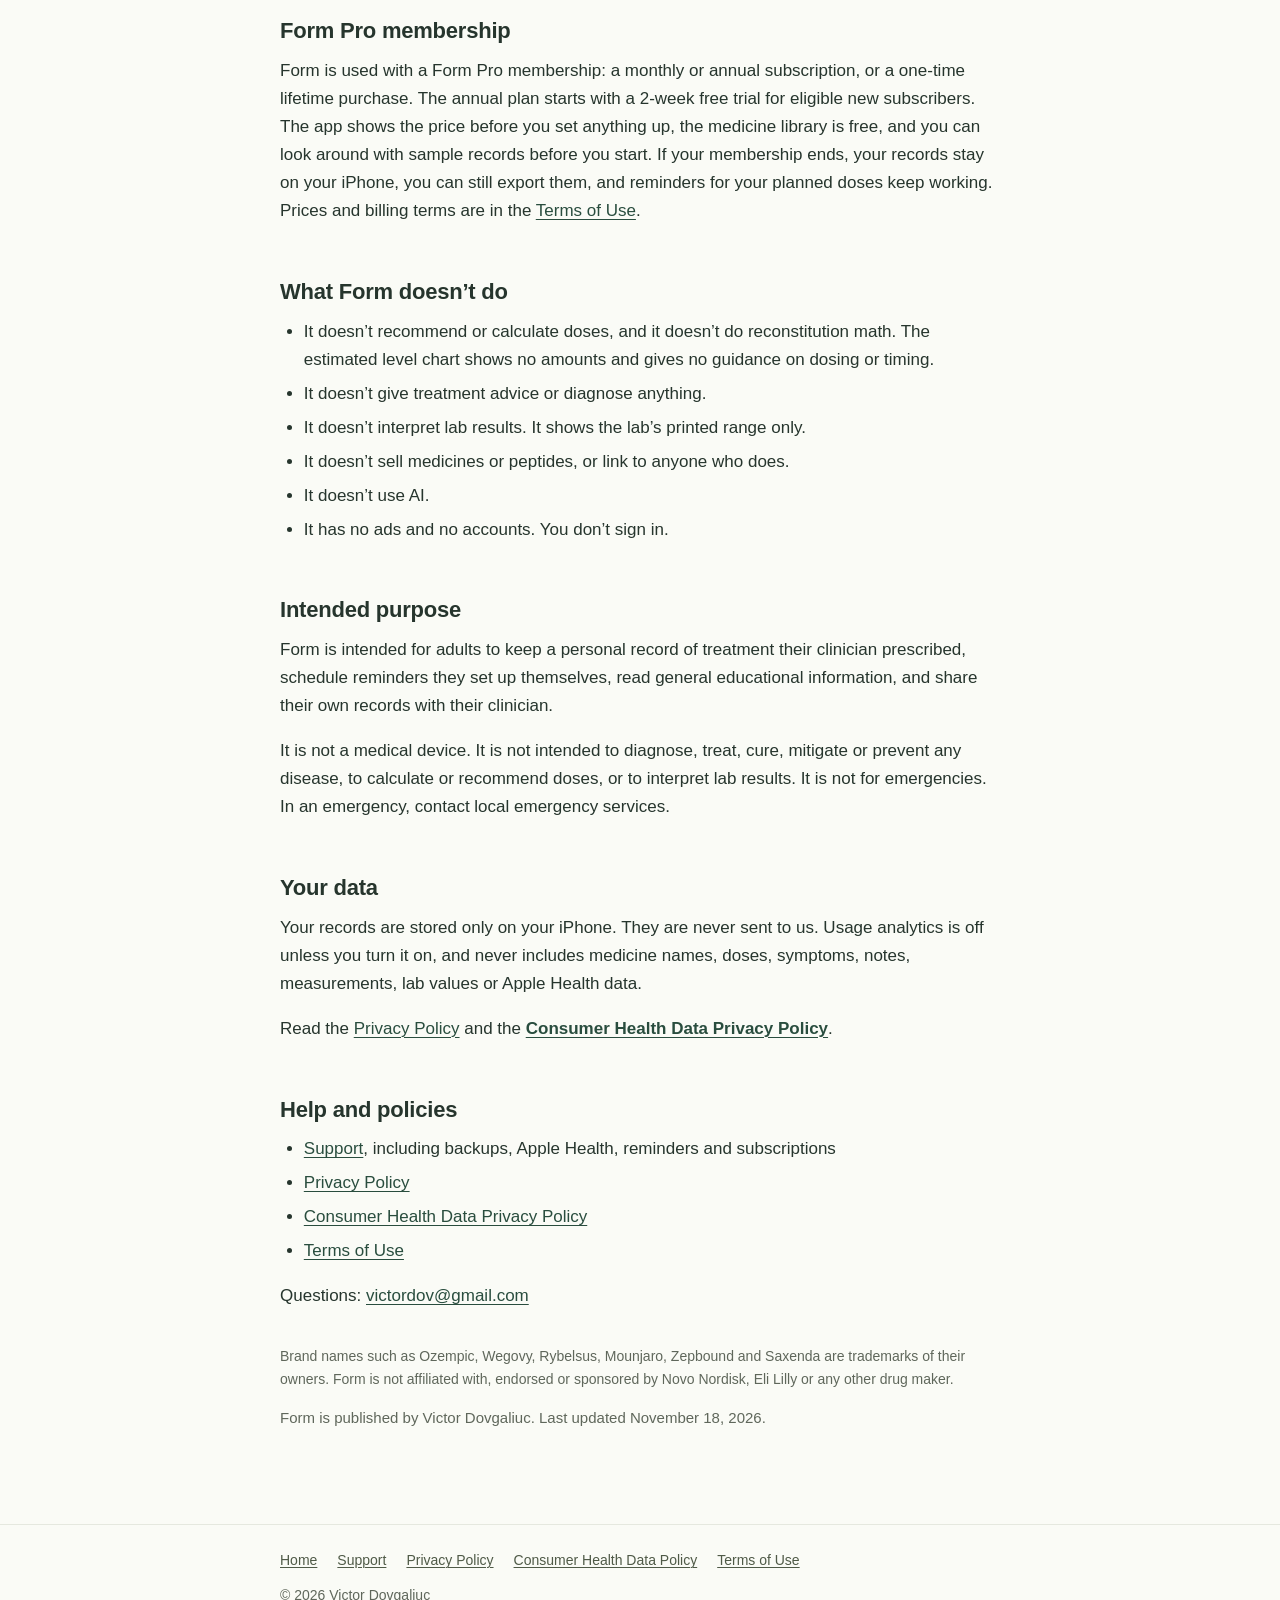
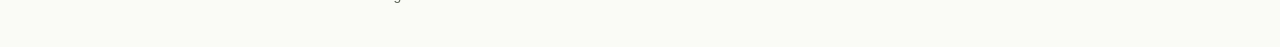
==== commit 22ec99eb: "Use the panorama screenshots on the home page The App Store listing now uses the dark set with one r" ====
--- a/index.html
+++ b/index.html
@@ -30,9 +30,9 @@
   <p class="meta">Coming soon to the App Store as “Form: GLP-1 &amp; Peptide Tracker”. Requires iOS 17 or later.</p>
 
   <div class="shots">
-    <img src="img/today.jpg" width="506" height="1100" alt="Form's Today screen: two medicine plans with the next dose, a Log dose button and how much supply is left.">
-    <img src="img/weight.jpg" width="506" height="1100" alt="Form's Weight screen: the change since treatment started, the change per week, and a chart with a dose change marked.">
-    <img src="img/level.jpg" width="506" height="1100" alt="Form's estimated level chart: a curve that rises after each logged dose and falls between doses, labelled as an estimate.">
+    <img src="img/today.jpg" width="506" height="1100" alt="Your GLP-1 plan, handled: Form's Today screen with two medicine plans, the next dose and a Log dose button.">
+    <img src="img/weight.jpg" width="506" height="1100" alt="Watch the trend, not the day: Form's Weight screen with the change since treatment started and a chart with a dose change marked.">
+    <img src="img/level.jpg" width="506" height="1100" alt="The level between doses: Form's estimated level chart, a curve that rises after each logged dose, labelled as an estimate.">
   </div>
 
   <h2 id="what-form-does">What Form does</h2>
